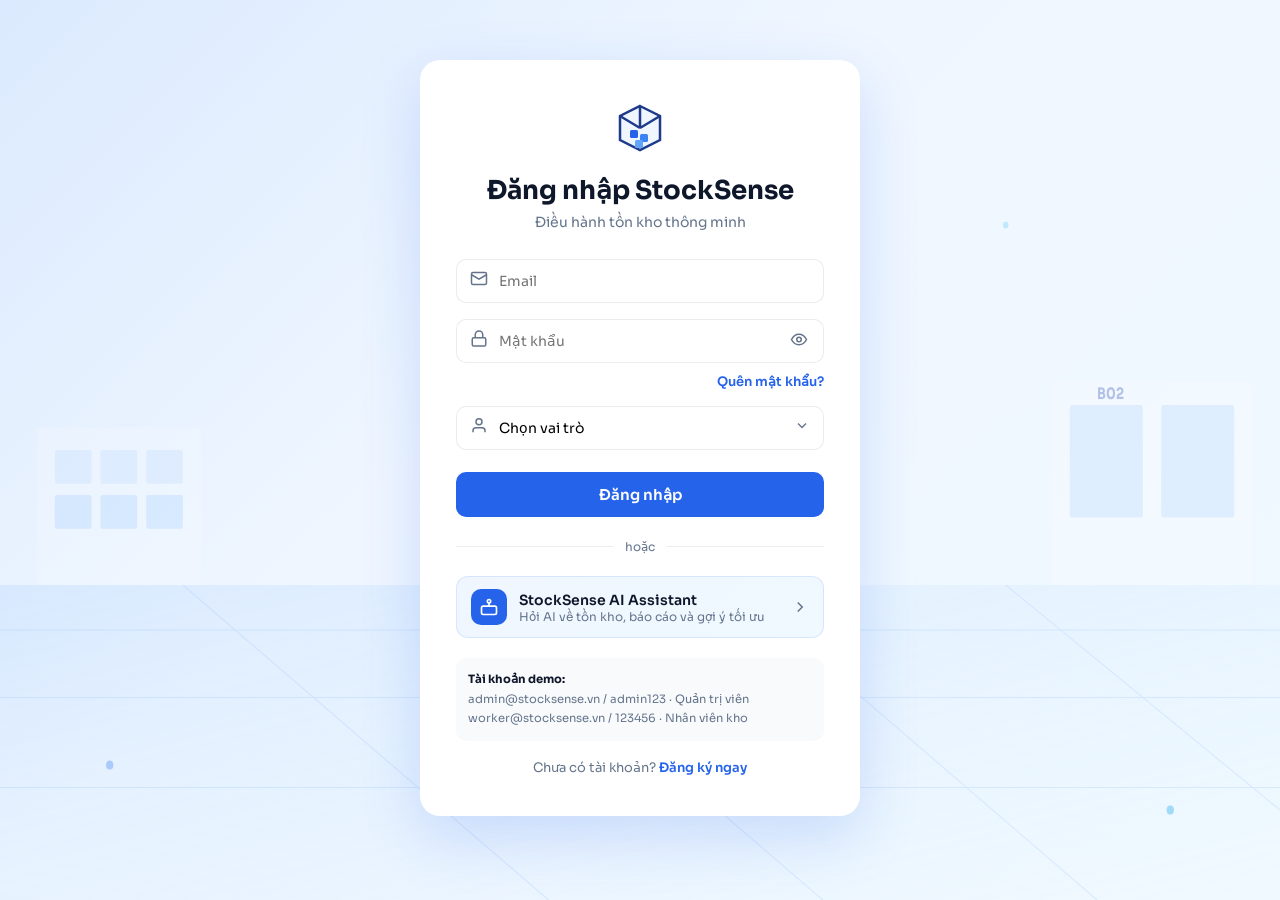
==== BTL/stocksense/index.html @ 4e226e9e "Add files via upload" ====
<!DOCTYPE html>
<html lang="vi">
<head>
<meta charset="UTF-8">
<meta name="viewport" content="width=device-width, initial-scale=1.0">
<title>Đăng nhập StockSense</title>
<link href="https://fonts.googleapis.com/css2?family=Sora:wght@400;500;600;700&display=swap" rel="stylesheet">
<link rel="stylesheet" href="css/style.css">
<style>
  body{margin:0;font-family:'Sora',sans-serif;color:var(--text);min-height:100vh;position:relative;overflow-x:hidden;background:linear-gradient(135deg,#dbeafe 0%,#eff6ff 40%,#f0f9ff 100%);}
  .bg-svg{position:fixed;inset:0;width:100%;height:100%;pointer-events:none;opacity:.5;z-index:0;}
  .login-wrap{position:relative;z-index:2;display:flex;justify-content:center;padding:60px 20px;}
  .login-card{width:100%;max-width:440px;background:#fff;border-radius:20px;box-shadow:0 20px 60px rgba(37,99,235,.18);padding:40px 36px;box-sizing:border-box;}
  .logo-wrap{display:flex;justify-content:center;margin-bottom:18px;}
  .login-card h1{font-size:26px;font-weight:700;text-align:center;margin:0 0 6px;}
  .login-sub{text-align:center;color:var(--muted);font-size:14px;margin:0 0 28px;}
  .field-wrap{position:relative;margin-bottom:4px;}
  .field-icon{position:absolute;left:14px;top:50%;transform:translateY(-50%);color:var(--muted);z-index:1;}
  .select-inp{appearance:none;-webkit-appearance:none;padding-right:40px;cursor:pointer;}
  .select-arrow{position:absolute;right:14px;top:50%;transform:translateY(-50%);color:var(--muted);pointer-events:none;}
  .toggle-pw{position:absolute;right:12px;top:50%;transform:translateY(-50%);background:none;border:none;cursor:pointer;color:var(--muted);padding:4px;z-index:2;}
  .global-err{display:none;margin-top:16px;padding:10px 14px;background:var(--danger-soft);border:1px solid rgba(220,38,38,.3);border-radius:10px;color:var(--danger);font-size:13px;font-weight:500;align-items:center;gap:8px;}
  .login-btn{width:100%;margin-top:22px;padding:13px;background:var(--accent);color:#fff;border:none;border-radius:10px;font-size:15px;font-weight:600;cursor:pointer;transition:background .2s;display:flex;align-items:center;justify-content:center;gap:8px;font-family:'Sora',sans-serif;}
  .login-btn:hover{background:#1d4ed8;}
  .login-btn:disabled{opacity:.7;cursor:not-allowed;}
  .divider{display:flex;align-items:center;gap:12px;margin:22px 0;color:var(--muted);font-size:12px;}
  .divider .line{flex:1;height:1px;background:var(--border);}
  .ai-btn{display:flex;align-items:center;gap:12px;padding:12px 14px;background:linear-gradient(135deg,#eff6ff,#f0f9ff);border:1px solid var(--accent-soft);border-radius:12px;cursor:pointer;transition:all .2s;}
  .ai-btn:hover{border-color:var(--accent);transform:translateY(-1px);}
  .ai-icon{width:36px;height:36px;border-radius:10px;background:var(--accent);display:flex;align-items:center;justify-content:center;flex-shrink:0;}
  .ai-title{font-size:14px;font-weight:600;}
  .ai-desc{font-size:12px;color:var(--muted);}
  .demo-box{margin-top:20px;padding:12px;background:#f8fafc;border-radius:10px;font-size:11.5px;color:var(--muted);line-height:1.7;}
  .demo-box strong{color:var(--text);}
</style>
</head>
<body>

<svg class="bg-svg" preserveAspectRatio="none" viewBox="0 0 1400 800">
  <defs>
    <linearGradient id="g1" x1="0" y1="0" x2="1" y2="1">
      <stop offset="0" stop-color="#93c5fd" stop-opacity=".4"/>
      <stop offset="1" stop-color="#bae6fd" stop-opacity="0"/>
    </linearGradient>
  </defs>
  <rect x="0" y="520" width="1400" height="280" fill="url(#g1)"/>
  <g stroke="#3b82f6" stroke-width="1" opacity=".25">
    <line x1="0" y1="560" x2="1400" y2="560"/>
    <line x1="0" y1="620" x2="1400" y2="620"/>
    <line x1="0" y1="700" x2="1400" y2="700"/>
    <line x1="200" y1="520" x2="600" y2="800"/>
    <line x1="500" y1="520" x2="900" y2="800"/>
    <line x1="800" y1="520" x2="1200" y2="800"/>
    <line x1="1100" y1="520" x2="1400" y2="720"/>
  </g>
  <circle cx="120" cy="680" r="4" fill="#3b82f6" opacity=".7"/>
  <circle cx="1280" cy="720" r="4" fill="#0ea5e9" opacity=".7"/>
  <circle cx="700" cy="100" r="3" fill="#60a5fa" opacity=".5"/>
  <circle cx="1100" cy="200" r="3" fill="#38bdf8" opacity=".5"/>
  <rect x="40" y="380" width="180" height="140" fill="#fff" opacity=".35" rx="4"/>
  <rect x="60" y="400" width="40" height="30" fill="#bfdbfe" opacity=".6" rx="2"/>
  <rect x="110" y="400" width="40" height="30" fill="#bfdbfe" opacity=".6" rx="2"/>
  <rect x="160" y="400" width="40" height="30" fill="#bfdbfe" opacity=".6" rx="2"/>
  <rect x="60" y="440" width="40" height="30" fill="#93c5fd" opacity=".5" rx="2"/>
  <rect x="110" y="440" width="40" height="30" fill="#93c5fd" opacity=".5" rx="2"/>
  <rect x="160" y="440" width="40" height="30" fill="#93c5fd" opacity=".5" rx="2"/>
  <rect x="1150" y="340" width="220" height="180" fill="#fff" opacity=".4" rx="6"/>
  <rect x="1170" y="360" width="80" height="100" fill="#93c5fd" opacity=".4" rx="3"/>
  <rect x="1270" y="360" width="80" height="100" fill="#93c5fd" opacity=".4" rx="3"/>
  <text x="1200" y="355" fill="#1e40af" font-size="14" font-weight="700" opacity=".6">B02</text>
</svg>

<div class="login-wrap">
  <div class="login-card reveal">
    <div class="logo-wrap">
      <svg width="56" height="56" viewBox="0 0 56 56" fill="none">
        <path d="M28 6L48 16V40L28 50L8 40V16L28 6Z" stroke="#1e3a8a" stroke-width="2.5" fill="#eff6ff"/>
        <path d="M28 6V28M28 28L48 16M28 28L8 16" stroke="#1e3a8a" stroke-width="2.5"/>
        <rect x="18" y="30" width="8" height="8" rx="1.5" fill="#2563eb"/>
        <rect x="28" y="34" width="8" height="8" rx="1.5" fill="#3b82f6"/>
        <rect x="23" y="40" width="8" height="8" rx="1.5" fill="#60a5fa"/>
      </svg>
    </div>
    <h1>Đăng nhập StockSense</h1>
    <p class="login-sub">Điều hành tồn kho thông minh</p>

    <form id="loginForm" novalidate>
      <div class="field-wrap">
        <span class="field-icon"><svg width="18" height="18" viewBox="0 0 24 24" fill="none" stroke="currentColor" stroke-width="2"><rect x="2" y="4" width="20" height="16" rx="2"/><path d="m22 7-10 6L2 7"/></svg></span>
        <input type="text" id="email" class="inp" placeholder="Email" autocomplete="off">
      </div>
      <div id="emailErr" class="err-msg"><svg width="13" height="13" viewBox="0 0 24 24" fill="none" stroke="currentColor" stroke-width="2.5"><circle cx="12" cy="12" r="10"/><line x1="12" y1="8" x2="12" y2="12"/><line x1="12" y1="16" x2="12.01" y2="16"/></svg><span></span></div>

      <div class="field-wrap" style="margin-top:16px;">
        <span class="field-icon"><svg width="18" height="18" viewBox="0 0 24 24" fill="none" stroke="currentColor" stroke-width="2"><rect x="3" y="11" width="18" height="11" rx="2"/><path d="M7 11V7a5 5 0 0 1 10 0v4"/></svg></span>
        <input type="password" id="password" class="inp" placeholder="Mật khẩu">
        <button type="button" id="togglePw" class="toggle-pw">
          <svg width="18" height="18" viewBox="0 0 24 24" fill="none" stroke="currentColor" stroke-width="2"><path d="M2 12s3.5-7 10-7 10 7 10 7-3.5 7-10 7-10-7-10-7Z"/><circle cx="12" cy="12" r="3"/></svg>
        </button>
      </div>
      <div id="pwErr" class="err-msg"><svg width="13" height="13" viewBox="0 0 24 24" fill="none" stroke="currentColor" stroke-width="2.5"><circle cx="12" cy="12" r="10"/><line x1="12" y1="8" x2="12" y2="12"/><line x1="12" y1="16" x2="12.01" y2="16"/></svg><span></span></div>

      <div style="display:flex;justify-content:flex-end;margin:10px 0 0;">
        <a class="link" href="forgot-password.html">Quên mật khẩu?</a>
      </div>
      <div class="field-wrap" style="margin-top:16px;">
        <span class="field-icon"><svg width="18" height="18" viewBox="0 0 24 24" fill="none" stroke="currentColor" stroke-width="2"><path d="M20 21v-2a4 4 0 0 0-4-4H8a4 4 0 0 0-4 4v2"/><circle cx="12" cy="7" r="4"/></svg></span>
        <select id="role" class="inp select-inp">
          <option value="">Chọn vai trò</option>
          <option value="admin">Quản trị viên</option>
          <option value="supervisor">Giám sát kho</option>
          <option value="worker">Nhân viên kho</option>
          <option value="planner">Điều phối nhập hàng</option>
        </select>
        <span class="select-arrow"><svg width="16" height="16" viewBox="0 0 24 24" fill="none" stroke="currentColor" stroke-width="2"><polyline points="6 9 12 15 18 9"/></svg></span>
      </div>
      <div id="roleErr" class="err-msg"><svg width="13" height="13" viewBox="0 0 24 24" fill="none" stroke="currentColor" stroke-width="2.5"><circle cx="12" cy="12" r="10"/><line x1="12" y1="8" x2="12" y2="12"/><line x1="12" y1="16" x2="12.01" y2="16"/></svg><span>Vui lòng chọn vai trò</span></div>

      <div id="globalErr" class="global-err">
        <svg width="16" height="16" viewBox="0 0 24 24" fill="none" stroke="currentColor" stroke-width="2.5"><circle cx="12" cy="12" r="10"/><line x1="12" y1="8" x2="12" y2="12"/><line x1="12" y1="16" x2="12.01" y2="16"/></svg>
        <span id="globalErrText"></span>
      </div>

      <button type="submit" id="loginBtn" class="login-btn">
        <span id="loginBtnText">Đăng nhập</span>
      </button>
    </form>

    <div class="divider"><span class="line"></span>hoặc<span class="line"></span></div>

    <div id="aiAssistantBtn" class="ai-btn">
      <div class="ai-icon">
        <svg width="20" height="20" viewBox="0 0 24 24" fill="none" stroke="#fff" stroke-width="2"><rect x="3" y="11" width="18" height="10" rx="2"/><circle cx="12" cy="5" r="2"/><path d="M12 7v4M8 16h.01M16 16h.01"/></svg>
      </div>
      <div style="flex:1;">
        <div class="ai-title">StockSense AI Assistant</div>
        <div class="ai-desc">Hỏi AI về tồn kho, báo cáo và gợi ý tối ưu</div>
      </div>
      <svg width="18" height="18" viewBox="0 0 24 24" fill="none" stroke="var(--muted)" stroke-width="2"><polyline points="9 18 15 12 9 6"/></svg>
    </div>

    <div class="demo-box">
      <strong>Tài khoản demo:</strong><br>
      admin@stocksense.vn / admin123 · Quản trị viên<br>
      worker@stocksense.vn / 123456 · Nhân viên kho
    </div>
    <div class="auth-foot">Chưa có tài khoản? <a class="link" href="register.html">Đăng ký ngay</a></div>
  </div>
</div>

<script src="js/script.js"></script>
</body>
</html>
---- BTL/stocksense/css/style.css ----
:root{
  --bg:#eef4ff;
  --card:#ffffff;
  --text:#0f172a;
  --muted:#64748b;
  --accent:#2563eb;
  --accent-soft:rgba(37,99,235,.12);
  --accent2:#0ea5e9;
  --accent2-soft:rgba(14,165,233,.12);
  --border:rgba(15,23,42,.08);
  --danger:#dc2626;
  --danger-soft:rgba(220,38,38,.1);
  --success:#059669;
}
.reveal{opacity:0;transform:translateY(16px);animation:fu .5s ease forwards}
@keyframes fu{to{opacity:1;transform:translateY(0)}}
.inp{width:100%;padding:12px 14px 12px 42px;border:1.5px solid var(--border);border-radius:10px;font-size:14px;outline:none;transition:border-color .2s,box-shadow .2s;background:#fff;box-sizing:border-box;font-family:'Sora',sans-serif;}
.inp:focus{border-color:var(--accent);box-shadow:0 0 0 3px var(--accent-soft)}
.inp.err{border-color:var(--danger);box-shadow:0 0 0 3px var(--danger-soft)}
.err-msg{color:var(--danger);font-size:12px;margin-top:5px;display:none;align-items:center;gap:4px}
.err-msg.show{display:flex}
.nav-item{display:flex;align-items:center;gap:10px;padding:10px 14px;border-radius:10px;color:var(--muted);font-size:14px;font-weight:500;cursor:pointer;transition:all .15s}
.nav-item:hover{background:var(--accent-soft);color:var(--accent)}
.nav-item.active{background:var(--accent);color:#fff}
.tbl-row{transition:background .15s}
.tbl-row:hover{background:rgba(37,99,235,.04)}
.badge{display:inline-block;padding:3px 10px;border-radius:20px;font-size:11px;font-weight:600}
.modal-bg{position:fixed;inset:0;background:rgba(15,23,42,.4);display:flex;align-items:center;justify-content:center;z-index:50;padding:20px}
.spin{width:18px;height:18px;border:2.5px solid var(--accent-soft);border-top-color:var(--accent);border-radius:50%;animation:sp .8s linear infinite;display:inline-block}
@keyframes sp{to{transform:rotate(360deg)}}
.ai-typing::after{content:"";display:inline-block;width:6px;height:14px;background:var(--accent);margin-left:2px;animation:bl 1s steps(2) infinite}
@keyframes bl{50%{opacity:0}}
.filter-btn.active{background:var(--accent)!important;color:#fff!important}
/* ===== Components mở rộng cho các trang mới ===== */
.link{color:var(--accent);font-weight:600;text-decoration:none;cursor:pointer;font-size:13px;}
.link:hover{text-decoration:underline;}
.auth-foot{text-align:center;margin-top:18px;font-size:13px;color:var(--muted);}
.icon-btn{width:38px;height:38px;border-radius:10px;border:1px solid var(--border);background:#fff;display:flex;align-items:center;justify-content:center;cursor:pointer;color:var(--muted);position:relative;transition:all .15s;}
.icon-btn:hover{color:var(--accent);border-color:var(--accent);background:var(--accent-soft);}
.badge-dot{position:absolute;top:-4px;right:-4px;min-width:16px;height:16px;padding:0 4px;border-radius:10px;background:var(--danger);color:#fff;font-size:10px;font-weight:700;display:flex;align-items:center;justify-content:center;border:2px solid #fff;box-sizing:border-box;}
.card{background:#fff;border:1px solid var(--border);border-radius:14px;padding:22px;box-shadow:0 1px 3px rgba(0,0,0,.04);box-sizing:border-box;}
.card-title{font-size:16px;font-weight:700;margin:0 0 4px;display:flex;align-items:center;gap:10px;}
.card-sub{font-size:12.5px;color:var(--muted);margin:0 0 18px;}
.card-title .ico{width:32px;height:32px;border-radius:8px;background:var(--accent-soft);color:var(--accent);display:flex;align-items:center;justify-content:center;flex-shrink:0;}
.btn{padding:11px 20px;border-radius:10px;font-size:14px;font-weight:600;cursor:pointer;border:none;font-family:'Sora',sans-serif;display:inline-flex;align-items:center;justify-content:center;gap:8px;transition:all .15s;text-decoration:none;}
.btn-primary{background:var(--accent);color:#fff;}
.btn-primary:hover{background:#1d4ed8;}
.btn-primary:disabled{opacity:.7;cursor:not-allowed;}
.btn-ghost{background:#fff;color:var(--muted);border:1px solid var(--border);}
.btn-ghost:hover{color:var(--text);border-color:var(--accent);}
.btn-danger{background:var(--danger);color:#fff;}
.btn-danger:hover{background:#b91c1c;}
.field-label{display:block;font-size:13px;font-weight:600;margin:0 0 7px;color:var(--text);}
.field-row{margin-bottom:16px;}
.field-wrap{position:relative;}
.field-icon{position:absolute;left:14px;top:50%;transform:translateY(-50%);color:var(--muted);z-index:1;}
.toggle-pw{position:absolute;right:12px;top:50%;transform:translateY(-50%);background:none;border:none;cursor:pointer;color:var(--muted);padding:4px;z-index:2;}
.switch{position:relative;display:inline-block;width:42px;height:24px;flex-shrink:0;}
.switch input{opacity:0;width:0;height:0;}
.switch .slider{position:absolute;inset:0;background:#cbd5e1;border-radius:24px;transition:.2s;cursor:pointer;}
.switch .slider:before{content:"";position:absolute;height:18px;width:18px;left:3px;top:3px;background:#fff;border-radius:50%;transition:.2s;box-shadow:0 1px 3px rgba(0,0,0,.2);}
.switch input:checked + .slider{background:var(--accent);}
.switch input:checked + .slider:before{transform:translateX(18px);}
.setting-row{display:flex;align-items:center;justify-content:space-between;gap:16px;padding:14px 0;border-bottom:1px solid var(--border);}
.setting-row:last-child{border-bottom:none;}
.setting-row .t{font-size:14px;font-weight:600;}
.setting-row .d{font-size:12px;color:var(--muted);margin-top:2px;}
.tabs{display:flex;gap:6px;flex-wrap:wrap;margin-bottom:18px;}
.tab{padding:8px 16px;border-radius:20px;font-size:13px;font-weight:600;color:var(--muted);background:#fff;border:1px solid var(--border);cursor:pointer;transition:all .15s;}
.tab:hover{color:var(--accent);}
.tab.active{background:var(--accent);color:#fff;border-color:var(--accent);}
.notif-item{display:flex;gap:14px;padding:16px 18px;border-bottom:1px solid var(--border);cursor:pointer;transition:background .15s;position:relative;}
.notif-item:last-child{border-bottom:none;}
.notif-item:hover{background:rgba(37,99,235,.03);}
.notif-item.unread{background:var(--accent-soft);}
.notif-item.unread:hover{background:rgba(37,99,235,.1);}
.notif-icon{width:38px;height:38px;border-radius:10px;display:flex;align-items:center;justify-content:center;flex-shrink:0;}
.notif-body{flex:1;min-width:0;}
.notif-title{font-size:13.5px;font-weight:600;margin:0 0 3px;}
.notif-desc{font-size:12.5px;color:var(--muted);margin:0;line-height:1.5;}
.notif-time{font-size:11px;color:var(--muted);margin-top:6px;display:flex;align-items:center;gap:6px;}
.notif-dot{width:8px;height:8px;border-radius:50%;background:var(--accent);flex-shrink:0;margin-top:6px;}
.avatar-lg{width:88px;height:88px;border-radius:50%;background:linear-gradient(135deg,#2563eb,#0ea5e9);color:#fff;display:flex;align-items:center;justify-content:center;font-weight:700;font-size:34px;box-shadow:0 8px 24px rgba(37,99,235,.3);}
.kv{display:flex;justify-content:space-between;padding:10px 0;border-bottom:1px dashed var(--border);font-size:13px;}
.kv:last-child{border-bottom:none;}
.kv .k{color:var(--muted);}
.kv .v{font-weight:600;}
.steps{display:flex;align-items:center;gap:8px;margin-bottom:24px;}
.step{flex:1;height:5px;border-radius:4px;background:var(--border);}
.step.active{background:var(--accent);}
.err-code{font-size:110px;font-weight:800;line-height:1;margin:0;background:linear-gradient(135deg,#2563eb,#0ea5e9);-webkit-background-clip:text;background-clip:text;color:transparent;letter-spacing:-4px;}
.toast{position:fixed;bottom:24px;right:24px;background:#0f172a;color:#fff;padding:12px 18px;border-radius:10px;font-size:13px;font-weight:500;box-shadow:0 10px 30px rgba(0,0,0,.2);display:flex;align-items:center;gap:10px;z-index:100;opacity:0;transform:translateY(10px);transition:all .25s;pointer-events:none;}
.toast.show{opacity:1;transform:translateY(0);}
.pw-bar{height:5px;border-radius:4px;background:var(--border);margin-top:8px;overflow:hidden;}
.pw-bar span{display:block;height:100%;width:0;border-radius:4px;transition:all .2s;}
.select-inp{appearance:none;-webkit-appearance:none;padding-right:40px;cursor:pointer;}
.select-arrow{position:absolute;right:14px;top:50%;transform:translateY(-50%);color:var(--muted);pointer-events:none;}
.global-msg{display:none;margin-top:16px;padding:10px 14px;border-radius:10px;font-size:13px;font-weight:500;align-items:center;gap:8px;}
.global-msg.err{display:flex;background:var(--danger-soft);border:1px solid rgba(220,38,38,.3);color:var(--danger);}
.global-msg.ok{display:flex;background:rgba(5,150,105,.1);border:1px solid rgba(5,150,105,.3);color:var(--success);}
.sub-nav-sec{margin-top:18px;padding-top:14px;border-top:1px solid var(--border);font-size:10px;font-weight:700;color:var(--muted);letter-spacing:1px;text-transform:uppercase;padding-left:14px;margin-bottom:6px;}
/* ===== Layout shell cho trang con (profile/settings/notifications) ===== */
body.app{margin:0;font-family:'Sora',sans-serif;color:var(--text);background:#f1f5f9;min-height:100vh;}
.sub-layout{display:flex;min-height:100vh;flex-wrap:wrap;}
.sub-sidebar{width:240px;min-width:240px;background:#fff;border-right:1px solid var(--border);padding:20px 14px;box-sizing:border-box;}
.sub-sidebar-logo{display:flex;align-items:center;gap:10px;padding:0 8px 20px;border-bottom:1px solid var(--border);margin-bottom:16px;}
.sub-sidebar-logo .name{font-weight:700;font-size:15px;line-height:1.2;}
.sub-sidebar-logo .sub{font-size:10px;color:var(--muted);}
.sub-nav{display:flex;flex-direction:column;gap:4px;}
.sub-nav a.nav-item{text-decoration:none;}
.sub-ai-box{margin-top:24px;padding:14px;background:var(--accent-soft);border-radius:12px;}
.sub-ai-box .t{font-size:12px;font-weight:600;margin-bottom:4px;}
.sub-ai-box .d{font-size:11px;color:var(--muted);margin-bottom:10px;}
.sub-ai-box a{display:block;text-align:center;padding:8px;background:var(--accent);color:#fff;border:none;border-radius:8px;font-size:12px;font-weight:600;cursor:pointer;font-family:'Sora',sans-serif;text-decoration:none;}
.sub-main{flex:1;min-width:300px;padding:24px 28px;box-sizing:border-box;}
.sub-topbar{display:flex;align-items:center;justify-content:space-between;flex-wrap:wrap;gap:12px;margin-bottom:24px;padding-bottom:16px;border-bottom:1px solid var(--border);}
.sub-topbar h2{font-size:22px;font-weight:700;margin:0;}
.sub-topbar p{font-size:13px;color:var(--muted);margin:4px 0 0;}
.sub-topbar-right{display:flex;align-items:center;gap:12px;}
.sub-user-info{text-align:right;}
.sub-user-info .n{font-size:14px;font-weight:600;}
.sub-user-info .r{font-size:11px;color:var(--muted);}
.sub-avatar{width:40px;height:40px;border-radius:50%;background:var(--accent);color:#fff;display:flex;align-items:center;justify-content:center;font-weight:700;font-size:15px;text-decoration:none;flex-shrink:0;}
.sub-content{max-width:980px;}
.grid-2{display:grid;grid-template-columns:1fr 1fr;gap:18px;}
.stack{display:flex;flex-direction:column;gap:18px;}
@media(max-width:760px){.grid-2{grid-template-columns:1fr;}.sub-sidebar{width:100%;min-width:0;}}
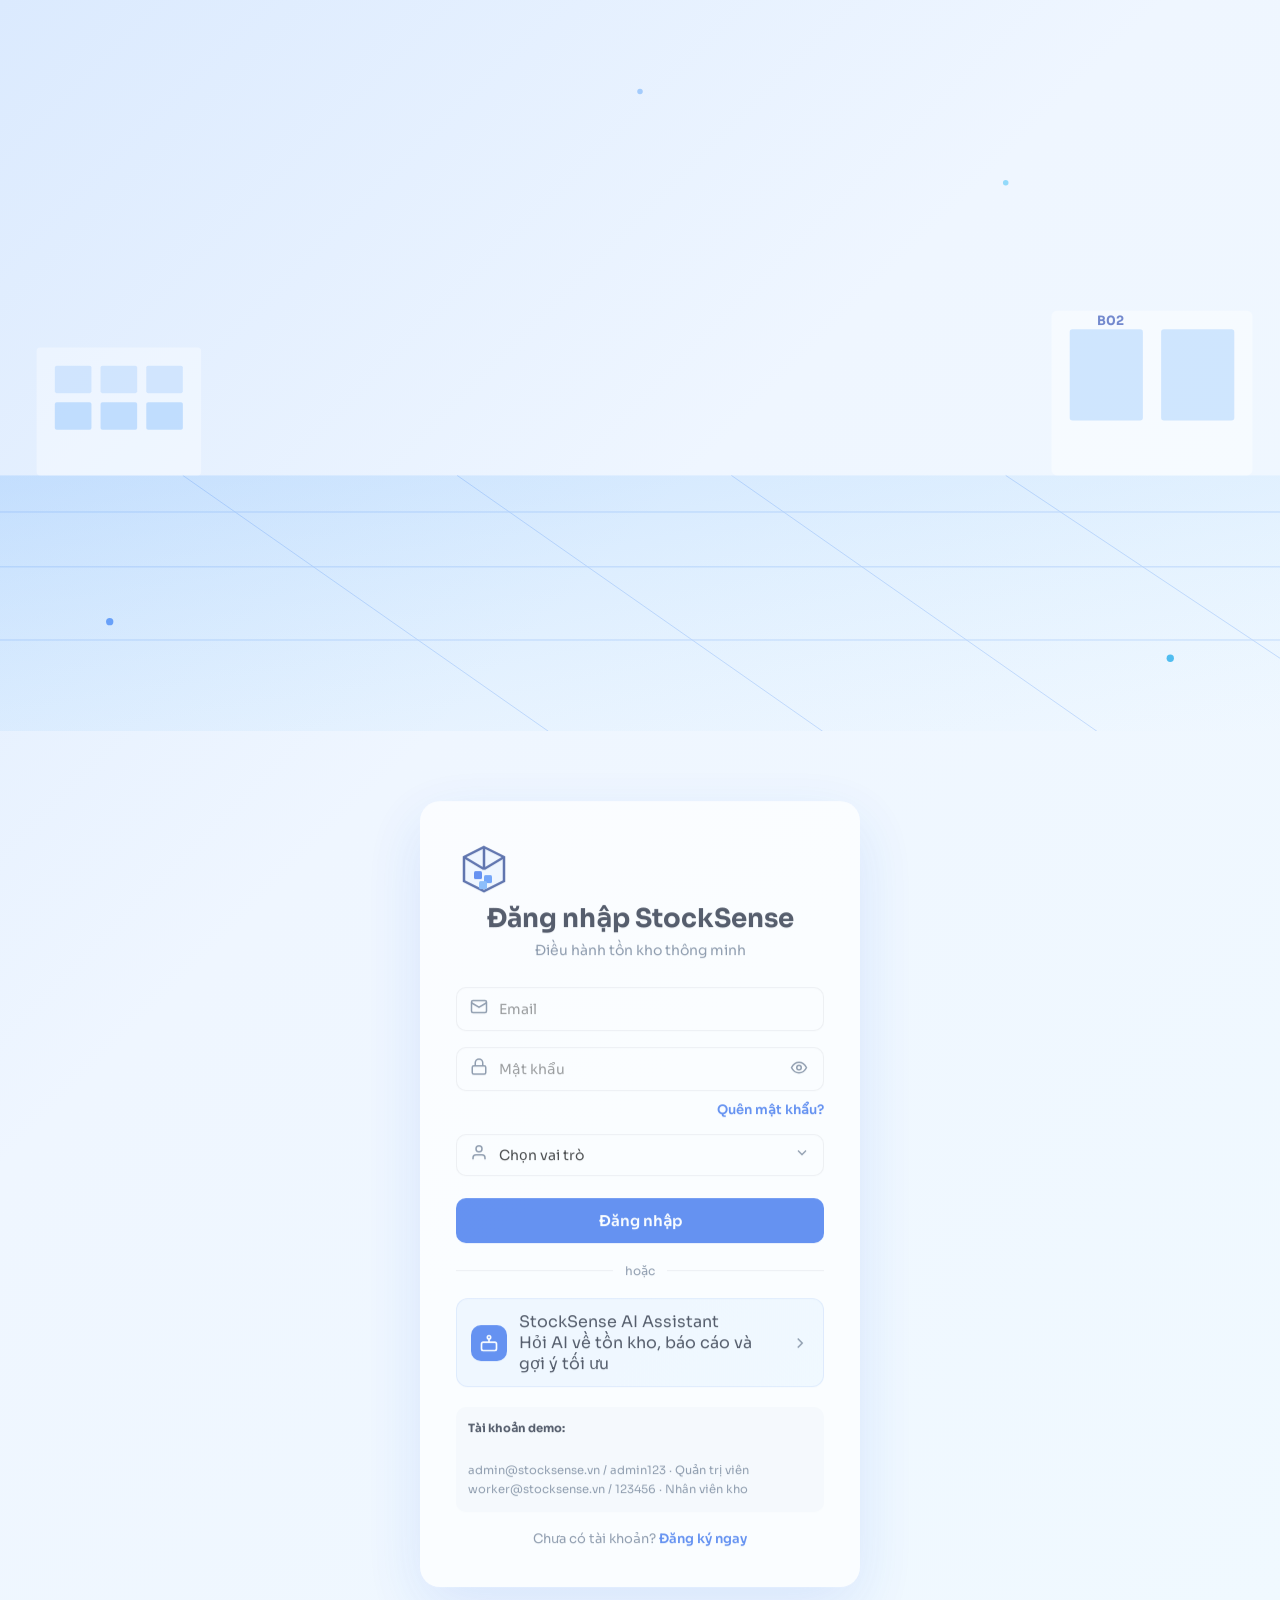
==== commit cc479b4f: "Add files via upload" ====
--- a/BTL/stocksense/index.html
+++ b/BTL/stocksense/index.html
@@ -2,152 +2,10 @@
 <html lang="vi">
 <head>
 <meta charset="UTF-8">
-<meta name="viewport" content="width=device-width, initial-scale=1.0">
-<title>Đăng nhập StockSense</title>
-<link href="https://fonts.googleapis.com/css2?family=Sora:wght@400;500;600;700&display=swap" rel="stylesheet">
-<link rel="stylesheet" href="css/style.css">
-<style>
-  body{margin:0;font-family:'Sora',sans-serif;color:var(--text);min-height:100vh;position:relative;overflow-x:hidden;background:linear-gradient(135deg,#dbeafe 0%,#eff6ff 40%,#f0f9ff 100%);}
-  .bg-svg{position:fixed;inset:0;width:100%;height:100%;pointer-events:none;opacity:.5;z-index:0;}
-  .login-wrap{position:relative;z-index:2;display:flex;justify-content:center;padding:60px 20px;}
-  .login-card{width:100%;max-width:440px;background:#fff;border-radius:20px;box-shadow:0 20px 60px rgba(37,99,235,.18);padding:40px 36px;box-sizing:border-box;}
-  .logo-wrap{display:flex;justify-content:center;margin-bottom:18px;}
-  .login-card h1{font-size:26px;font-weight:700;text-align:center;margin:0 0 6px;}
-  .login-sub{text-align:center;color:var(--muted);font-size:14px;margin:0 0 28px;}
-  .field-wrap{position:relative;margin-bottom:4px;}
-  .field-icon{position:absolute;left:14px;top:50%;transform:translateY(-50%);color:var(--muted);z-index:1;}
-  .select-inp{appearance:none;-webkit-appearance:none;padding-right:40px;cursor:pointer;}
-  .select-arrow{position:absolute;right:14px;top:50%;transform:translateY(-50%);color:var(--muted);pointer-events:none;}
-  .toggle-pw{position:absolute;right:12px;top:50%;transform:translateY(-50%);background:none;border:none;cursor:pointer;color:var(--muted);padding:4px;z-index:2;}
-  .global-err{display:none;margin-top:16px;padding:10px 14px;background:var(--danger-soft);border:1px solid rgba(220,38,38,.3);border-radius:10px;color:var(--danger);font-size:13px;font-weight:500;align-items:center;gap:8px;}
-  .login-btn{width:100%;margin-top:22px;padding:13px;background:var(--accent);color:#fff;border:none;border-radius:10px;font-size:15px;font-weight:600;cursor:pointer;transition:background .2s;display:flex;align-items:center;justify-content:center;gap:8px;font-family:'Sora',sans-serif;}
-  .login-btn:hover{background:#1d4ed8;}
-  .login-btn:disabled{opacity:.7;cursor:not-allowed;}
-  .divider{display:flex;align-items:center;gap:12px;margin:22px 0;color:var(--muted);font-size:12px;}
-  .divider .line{flex:1;height:1px;background:var(--border);}
-  .ai-btn{display:flex;align-items:center;gap:12px;padding:12px 14px;background:linear-gradient(135deg,#eff6ff,#f0f9ff);border:1px solid var(--accent-soft);border-radius:12px;cursor:pointer;transition:all .2s;}
-  .ai-btn:hover{border-color:var(--accent);transform:translateY(-1px);}
-  .ai-icon{width:36px;height:36px;border-radius:10px;background:var(--accent);display:flex;align-items:center;justify-content:center;flex-shrink:0;}
-  .ai-title{font-size:14px;font-weight:600;}
-  .ai-desc{font-size:12px;color:var(--muted);}
-  .demo-box{margin-top:20px;padding:12px;background:#f8fafc;border-radius:10px;font-size:11.5px;color:var(--muted);line-height:1.7;}
-  .demo-box strong{color:var(--text);}
-</style>
+<meta http-equiv="refresh" content="0; url=login.html">
+<title>StockSense</title>
 </head>
 <body>
-
-<svg class="bg-svg" preserveAspectRatio="none" viewBox="0 0 1400 800">
-  <defs>
-    <linearGradient id="g1" x1="0" y1="0" x2="1" y2="1">
-      <stop offset="0" stop-color="#93c5fd" stop-opacity=".4"/>
-      <stop offset="1" stop-color="#bae6fd" stop-opacity="0"/>
-    </linearGradient>
-  </defs>
-  <rect x="0" y="520" width="1400" height="280" fill="url(#g1)"/>
-  <g stroke="#3b82f6" stroke-width="1" opacity=".25">
-    <line x1="0" y1="560" x2="1400" y2="560"/>
-    <line x1="0" y1="620" x2="1400" y2="620"/>
-    <line x1="0" y1="700" x2="1400" y2="700"/>
-    <line x1="200" y1="520" x2="600" y2="800"/>
-    <line x1="500" y1="520" x2="900" y2="800"/>
-    <line x1="800" y1="520" x2="1200" y2="800"/>
-    <line x1="1100" y1="520" x2="1400" y2="720"/>
-  </g>
-  <circle cx="120" cy="680" r="4" fill="#3b82f6" opacity=".7"/>
-  <circle cx="1280" cy="720" r="4" fill="#0ea5e9" opacity=".7"/>
-  <circle cx="700" cy="100" r="3" fill="#60a5fa" opacity=".5"/>
-  <circle cx="1100" cy="200" r="3" fill="#38bdf8" opacity=".5"/>
-  <rect x="40" y="380" width="180" height="140" fill="#fff" opacity=".35" rx="4"/>
-  <rect x="60" y="400" width="40" height="30" fill="#bfdbfe" opacity=".6" rx="2"/>
-  <rect x="110" y="400" width="40" height="30" fill="#bfdbfe" opacity=".6" rx="2"/>
-  <rect x="160" y="400" width="40" height="30" fill="#bfdbfe" opacity=".6" rx="2"/>
-  <rect x="60" y="440" width="40" height="30" fill="#93c5fd" opacity=".5" rx="2"/>
-  <rect x="110" y="440" width="40" height="30" fill="#93c5fd" opacity=".5" rx="2"/>
-  <rect x="160" y="440" width="40" height="30" fill="#93c5fd" opacity=".5" rx="2"/>
-  <rect x="1150" y="340" width="220" height="180" fill="#fff" opacity=".4" rx="6"/>
-  <rect x="1170" y="360" width="80" height="100" fill="#93c5fd" opacity=".4" rx="3"/>
-  <rect x="1270" y="360" width="80" height="100" fill="#93c5fd" opacity=".4" rx="3"/>
-  <text x="1200" y="355" fill="#1e40af" font-size="14" font-weight="700" opacity=".6">B02</text>
-</svg>
-
-<div class="login-wrap">
-  <div class="login-card reveal">
-    <div class="logo-wrap">
-      <svg width="56" height="56" viewBox="0 0 56 56" fill="none">
-        <path d="M28 6L48 16V40L28 50L8 40V16L28 6Z" stroke="#1e3a8a" stroke-width="2.5" fill="#eff6ff"/>
-        <path d="M28 6V28M28 28L48 16M28 28L8 16" stroke="#1e3a8a" stroke-width="2.5"/>
-        <rect x="18" y="30" width="8" height="8" rx="1.5" fill="#2563eb"/>
-        <rect x="28" y="34" width="8" height="8" rx="1.5" fill="#3b82f6"/>
-        <rect x="23" y="40" width="8" height="8" rx="1.5" fill="#60a5fa"/>
-      </svg>
-    </div>
-    <h1>Đăng nhập StockSense</h1>
-    <p class="login-sub">Điều hành tồn kho thông minh</p>
-
-    <form id="loginForm" novalidate>
-      <div class="field-wrap">
-        <span class="field-icon"><svg width="18" height="18" viewBox="0 0 24 24" fill="none" stroke="currentColor" stroke-width="2"><rect x="2" y="4" width="20" height="16" rx="2"/><path d="m22 7-10 6L2 7"/></svg></span>
-        <input type="text" id="email" class="inp" placeholder="Email" autocomplete="off">
-      </div>
-      <div id="emailErr" class="err-msg"><svg width="13" height="13" viewBox="0 0 24 24" fill="none" stroke="currentColor" stroke-width="2.5"><circle cx="12" cy="12" r="10"/><line x1="12" y1="8" x2="12" y2="12"/><line x1="12" y1="16" x2="12.01" y2="16"/></svg><span></span></div>
-
-      <div class="field-wrap" style="margin-top:16px;">
-        <span class="field-icon"><svg width="18" height="18" viewBox="0 0 24 24" fill="none" stroke="currentColor" stroke-width="2"><rect x="3" y="11" width="18" height="11" rx="2"/><path d="M7 11V7a5 5 0 0 1 10 0v4"/></svg></span>
-        <input type="password" id="password" class="inp" placeholder="Mật khẩu">
-        <button type="button" id="togglePw" class="toggle-pw">
-          <svg width="18" height="18" viewBox="0 0 24 24" fill="none" stroke="currentColor" stroke-width="2"><path d="M2 12s3.5-7 10-7 10 7 10 7-3.5 7-10 7-10-7-10-7Z"/><circle cx="12" cy="12" r="3"/></svg>
-        </button>
-      </div>
-      <div id="pwErr" class="err-msg"><svg width="13" height="13" viewBox="0 0 24 24" fill="none" stroke="currentColor" stroke-width="2.5"><circle cx="12" cy="12" r="10"/><line x1="12" y1="8" x2="12" y2="12"/><line x1="12" y1="16" x2="12.01" y2="16"/></svg><span></span></div>
-
-      <div style="display:flex;justify-content:flex-end;margin:10px 0 0;">
-        <a class="link" href="forgot-password.html">Quên mật khẩu?</a>
-      </div>
-      <div class="field-wrap" style="margin-top:16px;">
-        <span class="field-icon"><svg width="18" height="18" viewBox="0 0 24 24" fill="none" stroke="currentColor" stroke-width="2"><path d="M20 21v-2a4 4 0 0 0-4-4H8a4 4 0 0 0-4 4v2"/><circle cx="12" cy="7" r="4"/></svg></span>
-        <select id="role" class="inp select-inp">
-          <option value="">Chọn vai trò</option>
-          <option value="admin">Quản trị viên</option>
-          <option value="supervisor">Giám sát kho</option>
-          <option value="worker">Nhân viên kho</option>
-          <option value="planner">Điều phối nhập hàng</option>
-        </select>
-        <span class="select-arrow"><svg width="16" height="16" viewBox="0 0 24 24" fill="none" stroke="currentColor" stroke-width="2"><polyline points="6 9 12 15 18 9"/></svg></span>
-      </div>
-      <div id="roleErr" class="err-msg"><svg width="13" height="13" viewBox="0 0 24 24" fill="none" stroke="currentColor" stroke-width="2.5"><circle cx="12" cy="12" r="10"/><line x1="12" y1="8" x2="12" y2="12"/><line x1="12" y1="16" x2="12.01" y2="16"/></svg><span>Vui lòng chọn vai trò</span></div>
-
-      <div id="globalErr" class="global-err">
-        <svg width="16" height="16" viewBox="0 0 24 24" fill="none" stroke="currentColor" stroke-width="2.5"><circle cx="12" cy="12" r="10"/><line x1="12" y1="8" x2="12" y2="12"/><line x1="12" y1="16" x2="12.01" y2="16"/></svg>
-        <span id="globalErrText"></span>
-      </div>
-
-      <button type="submit" id="loginBtn" class="login-btn">
-        <span id="loginBtnText">Đăng nhập</span>
-      </button>
-    </form>
-
-    <div class="divider"><span class="line"></span>hoặc<span class="line"></span></div>
-
-    <div id="aiAssistantBtn" class="ai-btn">
-      <div class="ai-icon">
-        <svg width="20" height="20" viewBox="0 0 24 24" fill="none" stroke="#fff" stroke-width="2"><rect x="3" y="11" width="18" height="10" rx="2"/><circle cx="12" cy="5" r="2"/><path d="M12 7v4M8 16h.01M16 16h.01"/></svg>
-      </div>
-      <div style="flex:1;">
-        <div class="ai-title">StockSense AI Assistant</div>
-        <div class="ai-desc">Hỏi AI về tồn kho, báo cáo và gợi ý tối ưu</div>
-      </div>
-      <svg width="18" height="18" viewBox="0 0 24 24" fill="none" stroke="var(--muted)" stroke-width="2"><polyline points="9 18 15 12 9 6"/></svg>
-    </div>
-
-    <div class="demo-box">
-      <strong>Tài khoản demo:</strong><br>
-      admin@stocksense.vn / admin123 · Quản trị viên<br>
-      worker@stocksense.vn / 123456 · Nhân viên kho
-    </div>
-    <div class="auth-foot">Chưa có tài khoản? <a class="link" href="register.html">Đăng ký ngay</a></div>
-  </div>
-</div>
-
-<script src="js/script.js"></script>
+<p>Đang chuyển đến trang đăng nhập... <a href="login.html">Bấm vào đây nếu không tự chuyển</a>.</p>
 </body>
 </html>
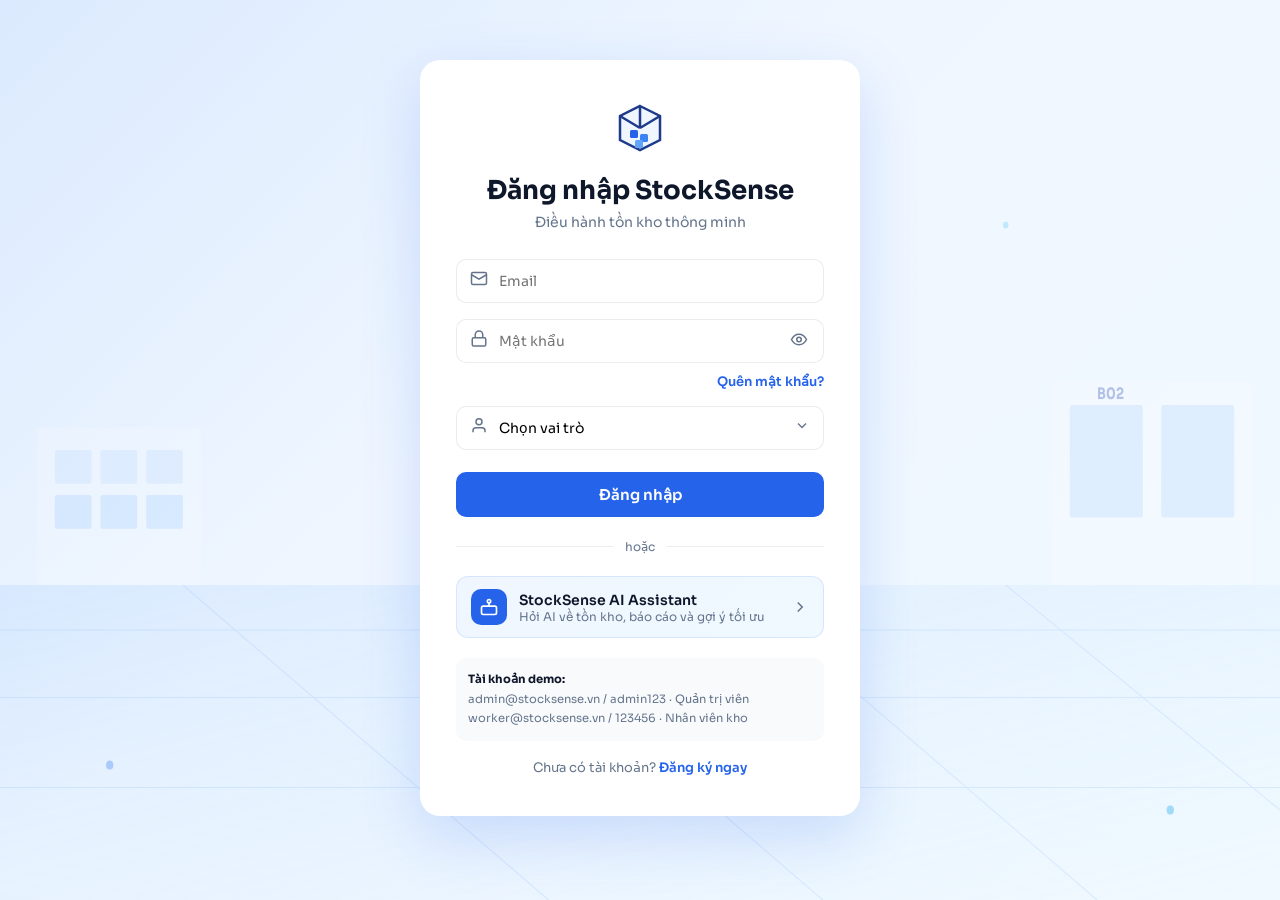
==== commit cdc98f97: "Add files via upload" ====
--- a/BTL/stocksense/index.html
+++ b/BTL/stocksense/index.html
@@ -2,10 +2,152 @@
 <html lang="vi">
 <head>
 <meta charset="UTF-8">
-<meta http-equiv="refresh" content="0; url=login.html">
-<title>StockSense</title>
+<meta name="viewport" content="width=device-width, initial-scale=1.0">
+<title>Đăng nhập StockSense</title>
+<link href="https://fonts.googleapis.com/css2?family=Sora:wght@400;500;600;700&display=swap" rel="stylesheet">
+<link rel="stylesheet" href="css/style.css">
+<style>
+  body{margin:0;font-family:'Sora',sans-serif;color:var(--text);min-height:100vh;position:relative;overflow-x:hidden;background:linear-gradient(135deg,#dbeafe 0%,#eff6ff 40%,#f0f9ff 100%);}
+  .bg-svg{position:fixed;inset:0;width:100%;height:100%;pointer-events:none;opacity:.5;z-index:0;}
+  .login-wrap{position:relative;z-index:2;display:flex;justify-content:center;padding:60px 20px;}
+  .login-card{width:100%;max-width:440px;background:#fff;border-radius:20px;box-shadow:0 20px 60px rgba(37,99,235,.18);padding:40px 36px;box-sizing:border-box;}
+  .logo-wrap{display:flex;justify-content:center;margin-bottom:18px;}
+  .login-card h1{font-size:26px;font-weight:700;text-align:center;margin:0 0 6px;}
+  .login-sub{text-align:center;color:var(--muted);font-size:14px;margin:0 0 28px;}
+  .field-wrap{position:relative;margin-bottom:4px;}
+  .field-icon{position:absolute;left:14px;top:50%;transform:translateY(-50%);color:var(--muted);z-index:1;}
+  .select-inp{appearance:none;-webkit-appearance:none;padding-right:40px;cursor:pointer;}
+  .select-arrow{position:absolute;right:14px;top:50%;transform:translateY(-50%);color:var(--muted);pointer-events:none;}
+  .toggle-pw{position:absolute;right:12px;top:50%;transform:translateY(-50%);background:none;border:none;cursor:pointer;color:var(--muted);padding:4px;z-index:2;}
+  .global-err{display:none;margin-top:16px;padding:10px 14px;background:var(--danger-soft);border:1px solid rgba(220,38,38,.3);border-radius:10px;color:var(--danger);font-size:13px;font-weight:500;align-items:center;gap:8px;}
+  .login-btn{width:100%;margin-top:22px;padding:13px;background:var(--accent);color:#fff;border:none;border-radius:10px;font-size:15px;font-weight:600;cursor:pointer;transition:background .2s;display:flex;align-items:center;justify-content:center;gap:8px;font-family:'Sora',sans-serif;}
+  .login-btn:hover{background:#1d4ed8;}
+  .login-btn:disabled{opacity:.7;cursor:not-allowed;}
+  .divider{display:flex;align-items:center;gap:12px;margin:22px 0;color:var(--muted);font-size:12px;}
+  .divider .line{flex:1;height:1px;background:var(--border);}
+  .ai-btn{display:flex;align-items:center;gap:12px;padding:12px 14px;background:linear-gradient(135deg,#eff6ff,#f0f9ff);border:1px solid var(--accent-soft);border-radius:12px;cursor:pointer;transition:all .2s;}
+  .ai-btn:hover{border-color:var(--accent);transform:translateY(-1px);}
+  .ai-icon{width:36px;height:36px;border-radius:10px;background:var(--accent);display:flex;align-items:center;justify-content:center;flex-shrink:0;}
+  .ai-title{font-size:14px;font-weight:600;}
+  .ai-desc{font-size:12px;color:var(--muted);}
+  .demo-box{margin-top:20px;padding:12px;background:#f8fafc;border-radius:10px;font-size:11.5px;color:var(--muted);line-height:1.7;}
+  .demo-box strong{color:var(--text);}
+</style>
 </head>
 <body>
-<p>Đang chuyển đến trang đăng nhập... <a href="login.html">Bấm vào đây nếu không tự chuyển</a>.</p>
+
+<svg class="bg-svg" preserveAspectRatio="none" viewBox="0 0 1400 800">
+  <defs>
+    <linearGradient id="g1" x1="0" y1="0" x2="1" y2="1">
+      <stop offset="0" stop-color="#93c5fd" stop-opacity=".4"/>
+      <stop offset="1" stop-color="#bae6fd" stop-opacity="0"/>
+    </linearGradient>
+  </defs>
+  <rect x="0" y="520" width="1400" height="280" fill="url(#g1)"/>
+  <g stroke="#3b82f6" stroke-width="1" opacity=".25">
+    <line x1="0" y1="560" x2="1400" y2="560"/>
+    <line x1="0" y1="620" x2="1400" y2="620"/>
+    <line x1="0" y1="700" x2="1400" y2="700"/>
+    <line x1="200" y1="520" x2="600" y2="800"/>
+    <line x1="500" y1="520" x2="900" y2="800"/>
+    <line x1="800" y1="520" x2="1200" y2="800"/>
+    <line x1="1100" y1="520" x2="1400" y2="720"/>
+  </g>
+  <circle cx="120" cy="680" r="4" fill="#3b82f6" opacity=".7"/>
+  <circle cx="1280" cy="720" r="4" fill="#0ea5e9" opacity=".7"/>
+  <circle cx="700" cy="100" r="3" fill="#60a5fa" opacity=".5"/>
+  <circle cx="1100" cy="200" r="3" fill="#38bdf8" opacity=".5"/>
+  <rect x="40" y="380" width="180" height="140" fill="#fff" opacity=".35" rx="4"/>
+  <rect x="60" y="400" width="40" height="30" fill="#bfdbfe" opacity=".6" rx="2"/>
+  <rect x="110" y="400" width="40" height="30" fill="#bfdbfe" opacity=".6" rx="2"/>
+  <rect x="160" y="400" width="40" height="30" fill="#bfdbfe" opacity=".6" rx="2"/>
+  <rect x="60" y="440" width="40" height="30" fill="#93c5fd" opacity=".5" rx="2"/>
+  <rect x="110" y="440" width="40" height="30" fill="#93c5fd" opacity=".5" rx="2"/>
+  <rect x="160" y="440" width="40" height="30" fill="#93c5fd" opacity=".5" rx="2"/>
+  <rect x="1150" y="340" width="220" height="180" fill="#fff" opacity=".4" rx="6"/>
+  <rect x="1170" y="360" width="80" height="100" fill="#93c5fd" opacity=".4" rx="3"/>
+  <rect x="1270" y="360" width="80" height="100" fill="#93c5fd" opacity=".4" rx="3"/>
+  <text x="1200" y="355" fill="#1e40af" font-size="14" font-weight="700" opacity=".6">B02</text>
+</svg>
+
+<div class="login-wrap">
+  <div class="login-card reveal">
+    <div class="logo-wrap">
+      <svg width="56" height="56" viewBox="0 0 56 56" fill="none">
+        <path d="M28 6L48 16V40L28 50L8 40V16L28 6Z" stroke="#1e3a8a" stroke-width="2.5" fill="#eff6ff"/>
+        <path d="M28 6V28M28 28L48 16M28 28L8 16" stroke="#1e3a8a" stroke-width="2.5"/>
+        <rect x="18" y="30" width="8" height="8" rx="1.5" fill="#2563eb"/>
+        <rect x="28" y="34" width="8" height="8" rx="1.5" fill="#3b82f6"/>
+        <rect x="23" y="40" width="8" height="8" rx="1.5" fill="#60a5fa"/>
+      </svg>
+    </div>
+    <h1>Đăng nhập StockSense</h1>
+    <p class="login-sub">Điều hành tồn kho thông minh</p>
+
+    <form id="loginForm" novalidate>
+      <div class="field-wrap">
+        <span class="field-icon"><svg width="18" height="18" viewBox="0 0 24 24" fill="none" stroke="currentColor" stroke-width="2"><rect x="2" y="4" width="20" height="16" rx="2"/><path d="m22 7-10 6L2 7"/></svg></span>
+        <input type="text" id="email" class="inp" placeholder="Email" autocomplete="off">
+      </div>
+      <div id="emailErr" class="err-msg"><svg width="13" height="13" viewBox="0 0 24 24" fill="none" stroke="currentColor" stroke-width="2.5"><circle cx="12" cy="12" r="10"/><line x1="12" y1="8" x2="12" y2="12"/><line x1="12" y1="16" x2="12.01" y2="16"/></svg><span></span></div>
+
+      <div class="field-wrap" style="margin-top:16px;">
+        <span class="field-icon"><svg width="18" height="18" viewBox="0 0 24 24" fill="none" stroke="currentColor" stroke-width="2"><rect x="3" y="11" width="18" height="11" rx="2"/><path d="M7 11V7a5 5 0 0 1 10 0v4"/></svg></span>
+        <input type="password" id="password" class="inp" placeholder="Mật khẩu">
+        <button type="button" id="togglePw" class="toggle-pw">
+          <svg width="18" height="18" viewBox="0 0 24 24" fill="none" stroke="currentColor" stroke-width="2"><path d="M2 12s3.5-7 10-7 10 7 10 7-3.5 7-10 7-10-7-10-7Z"/><circle cx="12" cy="12" r="3"/></svg>
+        </button>
+      </div>
+      <div id="pwErr" class="err-msg"><svg width="13" height="13" viewBox="0 0 24 24" fill="none" stroke="currentColor" stroke-width="2.5"><circle cx="12" cy="12" r="10"/><line x1="12" y1="8" x2="12" y2="12"/><line x1="12" y1="16" x2="12.01" y2="16"/></svg><span></span></div>
+
+      <div style="display:flex;justify-content:flex-end;margin:10px 0 0;">
+        <a class="link" href="forgot-password.html">Quên mật khẩu?</a>
+      </div>
+      <div class="field-wrap" style="margin-top:16px;">
+        <span class="field-icon"><svg width="18" height="18" viewBox="0 0 24 24" fill="none" stroke="currentColor" stroke-width="2"><path d="M20 21v-2a4 4 0 0 0-4-4H8a4 4 0 0 0-4 4v2"/><circle cx="12" cy="7" r="4"/></svg></span>
+        <select id="role" class="inp select-inp">
+          <option value="">Chọn vai trò</option>
+          <option value="admin">Quản trị viên</option>
+          <option value="supervisor">Giám sát kho</option>
+          <option value="worker">Nhân viên kho</option>
+          <option value="planner">Điều phối nhập hàng</option>
+        </select>
+        <span class="select-arrow"><svg width="16" height="16" viewBox="0 0 24 24" fill="none" stroke="currentColor" stroke-width="2"><polyline points="6 9 12 15 18 9"/></svg></span>
+      </div>
+      <div id="roleErr" class="err-msg"><svg width="13" height="13" viewBox="0 0 24 24" fill="none" stroke="currentColor" stroke-width="2.5"><circle cx="12" cy="12" r="10"/><line x1="12" y1="8" x2="12" y2="12"/><line x1="12" y1="16" x2="12.01" y2="16"/></svg><span>Vui lòng chọn vai trò</span></div>
+
+      <div id="globalErr" class="global-err">
+        <svg width="16" height="16" viewBox="0 0 24 24" fill="none" stroke="currentColor" stroke-width="2.5"><circle cx="12" cy="12" r="10"/><line x1="12" y1="8" x2="12" y2="12"/><line x1="12" y1="16" x2="12.01" y2="16"/></svg>
+        <span id="globalErrText"></span>
+      </div>
+
+      <button type="submit" id="loginBtn" class="login-btn">
+        <span id="loginBtnText">Đăng nhập</span>
+      </button>
+    </form>
+
+    <div class="divider"><span class="line"></span>hoặc<span class="line"></span></div>
+
+    <div id="aiAssistantBtn" class="ai-btn">
+      <div class="ai-icon">
+        <svg width="20" height="20" viewBox="0 0 24 24" fill="none" stroke="#fff" stroke-width="2"><rect x="3" y="11" width="18" height="10" rx="2"/><circle cx="12" cy="5" r="2"/><path d="M12 7v4M8 16h.01M16 16h.01"/></svg>
+      </div>
+      <div style="flex:1;">
+        <div class="ai-title">StockSense AI Assistant</div>
+        <div class="ai-desc">Hỏi AI về tồn kho, báo cáo và gợi ý tối ưu</div>
+      </div>
+      <svg width="18" height="18" viewBox="0 0 24 24" fill="none" stroke="var(--muted)" stroke-width="2"><polyline points="9 18 15 12 9 6"/></svg>
+    </div>
+
+    <div class="demo-box">
+      <strong>Tài khoản demo:</strong><br>
+      admin@stocksense.vn / admin123 · Quản trị viên<br>
+      worker@stocksense.vn / 123456 · Nhân viên kho
+    </div>
+    <div class="auth-foot">Chưa có tài khoản? <a class="link" href="register.html">Đăng ký ngay</a></div>
+  </div>
+</div>
+
+<script src="js/script.js"></script>
 </body>
 </html>
--- a/BTL/stocksense/css/style.css
+++ b/BTL/stocksense/css/style.css
@@ -0,0 +1,127 @@
+:root{
+  --bg:#eef4ff;
+  --card:#ffffff;
+  --text:#0f172a;
+  --muted:#64748b;
+  --accent:#2563eb;
+  --accent-soft:rgba(37,99,235,.12);
+  --accent2:#0ea5e9;
+  --accent2-soft:rgba(14,165,233,.12);
+  --border:rgba(15,23,42,.08);
+  --danger:#dc2626;
+  --danger-soft:rgba(220,38,38,.1);
+  --success:#059669;
+}
+.reveal{opacity:0;transform:translateY(16px);animation:fu .5s ease forwards}
+@keyframes fu{to{opacity:1;transform:translateY(0)}}
+.inp{width:100%;padding:12px 14px 12px 42px;border:1.5px solid var(--border);border-radius:10px;font-size:14px;outline:none;transition:border-color .2s,box-shadow .2s;background:#fff;box-sizing:border-box;font-family:'Sora',sans-serif;}
+.inp:focus{border-color:var(--accent);box-shadow:0 0 0 3px var(--accent-soft)}
+.inp.err{border-color:var(--danger);box-shadow:0 0 0 3px var(--danger-soft)}
+.err-msg{color:var(--danger);font-size:12px;margin-top:5px;display:none;align-items:center;gap:4px}
+.err-msg.show{display:flex}
+.nav-item{display:flex;align-items:center;gap:10px;padding:10px 14px;border-radius:10px;color:var(--muted);font-size:14px;font-weight:500;cursor:pointer;transition:all .15s}
+.nav-item:hover{background:var(--accent-soft);color:var(--accent)}
+.nav-item.active{background:var(--accent);color:#fff}
+.tbl-row{transition:background .15s}
+.tbl-row:hover{background:rgba(37,99,235,.04)}
+.badge{display:inline-block;padding:3px 10px;border-radius:20px;font-size:11px;font-weight:600}
+.modal-bg{position:fixed;inset:0;background:rgba(15,23,42,.4);display:flex;align-items:center;justify-content:center;z-index:50;padding:20px}
+.spin{width:18px;height:18px;border:2.5px solid var(--accent-soft);border-top-color:var(--accent);border-radius:50%;animation:sp .8s linear infinite;display:inline-block}
+@keyframes sp{to{transform:rotate(360deg)}}
+.ai-typing::after{content:"";display:inline-block;width:6px;height:14px;background:var(--accent);margin-left:2px;animation:bl 1s steps(2) infinite}
+@keyframes bl{50%{opacity:0}}
+.filter-btn.active{background:var(--accent)!important;color:#fff!important}
+/* ===== Components mở rộng cho các trang mới ===== */
+.link{color:var(--accent);font-weight:600;text-decoration:none;cursor:pointer;font-size:13px;}
+.link:hover{text-decoration:underline;}
+.auth-foot{text-align:center;margin-top:18px;font-size:13px;color:var(--muted);}
+.icon-btn{width:38px;height:38px;border-radius:10px;border:1px solid var(--border);background:#fff;display:flex;align-items:center;justify-content:center;cursor:pointer;color:var(--muted);position:relative;transition:all .15s;}
+.icon-btn:hover{color:var(--accent);border-color:var(--accent);background:var(--accent-soft);}
+.badge-dot{position:absolute;top:-4px;right:-4px;min-width:16px;height:16px;padding:0 4px;border-radius:10px;background:var(--danger);color:#fff;font-size:10px;font-weight:700;display:flex;align-items:center;justify-content:center;border:2px solid #fff;box-sizing:border-box;}
+.card{background:#fff;border:1px solid var(--border);border-radius:14px;padding:22px;box-shadow:0 1px 3px rgba(0,0,0,.04);box-sizing:border-box;}
+.card-title{font-size:16px;font-weight:700;margin:0 0 4px;display:flex;align-items:center;gap:10px;}
+.card-sub{font-size:12.5px;color:var(--muted);margin:0 0 18px;}
+.card-title .ico{width:32px;height:32px;border-radius:8px;background:var(--accent-soft);color:var(--accent);display:flex;align-items:center;justify-content:center;flex-shrink:0;}
+.btn{padding:11px 20px;border-radius:10px;font-size:14px;font-weight:600;cursor:pointer;border:none;font-family:'Sora',sans-serif;display:inline-flex;align-items:center;justify-content:center;gap:8px;transition:all .15s;text-decoration:none;}
+.btn-primary{background:var(--accent);color:#fff;}
+.btn-primary:hover{background:#1d4ed8;}
+.btn-primary:disabled{opacity:.7;cursor:not-allowed;}
+.btn-ghost{background:#fff;color:var(--muted);border:1px solid var(--border);}
+.btn-ghost:hover{color:var(--text);border-color:var(--accent);}
+.btn-danger{background:var(--danger);color:#fff;}
+.btn-danger:hover{background:#b91c1c;}
+.field-label{display:block;font-size:13px;font-weight:600;margin:0 0 7px;color:var(--text);}
+.field-row{margin-bottom:16px;}
+.field-wrap{position:relative;}
+.field-icon{position:absolute;left:14px;top:50%;transform:translateY(-50%);color:var(--muted);z-index:1;}
+.toggle-pw{position:absolute;right:12px;top:50%;transform:translateY(-50%);background:none;border:none;cursor:pointer;color:var(--muted);padding:4px;z-index:2;}
+.switch{position:relative;display:inline-block;width:42px;height:24px;flex-shrink:0;}
+.switch input{opacity:0;width:0;height:0;}
+.switch .slider{position:absolute;inset:0;background:#cbd5e1;border-radius:24px;transition:.2s;cursor:pointer;}
+.switch .slider:before{content:"";position:absolute;height:18px;width:18px;left:3px;top:3px;background:#fff;border-radius:50%;transition:.2s;box-shadow:0 1px 3px rgba(0,0,0,.2);}
+.switch input:checked + .slider{background:var(--accent);}
+.switch input:checked + .slider:before{transform:translateX(18px);}
+.setting-row{display:flex;align-items:center;justify-content:space-between;gap:16px;padding:14px 0;border-bottom:1px solid var(--border);}
+.setting-row:last-child{border-bottom:none;}
+.setting-row .t{font-size:14px;font-weight:600;}
+.setting-row .d{font-size:12px;color:var(--muted);margin-top:2px;}
+.tabs{display:flex;gap:6px;flex-wrap:wrap;margin-bottom:18px;}
+.tab{padding:8px 16px;border-radius:20px;font-size:13px;font-weight:600;color:var(--muted);background:#fff;border:1px solid var(--border);cursor:pointer;transition:all .15s;}
+.tab:hover{color:var(--accent);}
+.tab.active{background:var(--accent);color:#fff;border-color:var(--accent);}
+.notif-item{display:flex;gap:14px;padding:16px 18px;border-bottom:1px solid var(--border);cursor:pointer;transition:background .15s;position:relative;}
+.notif-item:last-child{border-bottom:none;}
+.notif-item:hover{background:rgba(37,99,235,.03);}
+.notif-item.unread{background:var(--accent-soft);}
+.notif-item.unread:hover{background:rgba(37,99,235,.1);}
+.notif-icon{width:38px;height:38px;border-radius:10px;display:flex;align-items:center;justify-content:center;flex-shrink:0;}
+.notif-body{flex:1;min-width:0;}
+.notif-title{font-size:13.5px;font-weight:600;margin:0 0 3px;}
+.notif-desc{font-size:12.5px;color:var(--muted);margin:0;line-height:1.5;}
+.notif-time{font-size:11px;color:var(--muted);margin-top:6px;display:flex;align-items:center;gap:6px;}
+.notif-dot{width:8px;height:8px;border-radius:50%;background:var(--accent);flex-shrink:0;margin-top:6px;}
+.avatar-lg{width:88px;height:88px;border-radius:50%;background:linear-gradient(135deg,#2563eb,#0ea5e9);color:#fff;display:flex;align-items:center;justify-content:center;font-weight:700;font-size:34px;box-shadow:0 8px 24px rgba(37,99,235,.3);}
+.kv{display:flex;justify-content:space-between;padding:10px 0;border-bottom:1px dashed var(--border);font-size:13px;}
+.kv:last-child{border-bottom:none;}
+.kv .k{color:var(--muted);}
+.kv .v{font-weight:600;}
+.steps{display:flex;align-items:center;gap:8px;margin-bottom:24px;}
+.step{flex:1;height:5px;border-radius:4px;background:var(--border);}
+.step.active{background:var(--accent);}
+.err-code{font-size:110px;font-weight:800;line-height:1;margin:0;background:linear-gradient(135deg,#2563eb,#0ea5e9);-webkit-background-clip:text;background-clip:text;color:transparent;letter-spacing:-4px;}
+.toast{position:fixed;bottom:24px;right:24px;background:#0f172a;color:#fff;padding:12px 18px;border-radius:10px;font-size:13px;font-weight:500;box-shadow:0 10px 30px rgba(0,0,0,.2);display:flex;align-items:center;gap:10px;z-index:100;opacity:0;transform:translateY(10px);transition:all .25s;pointer-events:none;}
+.toast.show{opacity:1;transform:translateY(0);}
+.pw-bar{height:5px;border-radius:4px;background:var(--border);margin-top:8px;overflow:hidden;}
+.pw-bar span{display:block;height:100%;width:0;border-radius:4px;transition:all .2s;}
+.select-inp{appearance:none;-webkit-appearance:none;padding-right:40px;cursor:pointer;}
+.select-arrow{position:absolute;right:14px;top:50%;transform:translateY(-50%);color:var(--muted);pointer-events:none;}
+.global-msg{display:none;margin-top:16px;padding:10px 14px;border-radius:10px;font-size:13px;font-weight:500;align-items:center;gap:8px;}
+.global-msg.err{display:flex;background:var(--danger-soft);border:1px solid rgba(220,38,38,.3);color:var(--danger);}
+.global-msg.ok{display:flex;background:rgba(5,150,105,.1);border:1px solid rgba(5,150,105,.3);color:var(--success);}
+.sub-nav-sec{margin-top:18px;padding-top:14px;border-top:1px solid var(--border);font-size:10px;font-weight:700;color:var(--muted);letter-spacing:1px;text-transform:uppercase;padding-left:14px;margin-bottom:6px;}
+/* ===== Layout shell cho trang con (profile/settings/notifications) ===== */
+body.app{margin:0;font-family:'Sora',sans-serif;color:var(--text);background:#f1f5f9;min-height:100vh;}
+.sub-layout{display:flex;min-height:100vh;flex-wrap:wrap;}
+.sub-sidebar{width:240px;min-width:240px;background:#fff;border-right:1px solid var(--border);padding:20px 14px;box-sizing:border-box;}
+.sub-sidebar-logo{display:flex;align-items:center;gap:10px;padding:0 8px 20px;border-bottom:1px solid var(--border);margin-bottom:16px;}
+.sub-sidebar-logo .name{font-weight:700;font-size:15px;line-height:1.2;}
+.sub-sidebar-logo .sub{font-size:10px;color:var(--muted);}
+.sub-nav{display:flex;flex-direction:column;gap:4px;}
+.sub-nav a.nav-item{text-decoration:none;}
+.sub-ai-box{margin-top:24px;padding:14px;background:var(--accent-soft);border-radius:12px;}
+.sub-ai-box .t{font-size:12px;font-weight:600;margin-bottom:4px;}
+.sub-ai-box .d{font-size:11px;color:var(--muted);margin-bottom:10px;}
+.sub-ai-box a{display:block;text-align:center;padding:8px;background:var(--accent);color:#fff;border:none;border-radius:8px;font-size:12px;font-weight:600;cursor:pointer;font-family:'Sora',sans-serif;text-decoration:none;}
+.sub-main{flex:1;min-width:300px;padding:24px 28px;box-sizing:border-box;}
+.sub-topbar{display:flex;align-items:center;justify-content:space-between;flex-wrap:wrap;gap:12px;margin-bottom:24px;padding-bottom:16px;border-bottom:1px solid var(--border);}
+.sub-topbar h2{font-size:22px;font-weight:700;margin:0;}
+.sub-topbar p{font-size:13px;color:var(--muted);margin:4px 0 0;}
+.sub-topbar-right{display:flex;align-items:center;gap:12px;}
+.sub-user-info{text-align:right;}
+.sub-user-info .n{font-size:14px;font-weight:600;}
+.sub-user-info .r{font-size:11px;color:var(--muted);}
+.sub-avatar{width:40px;height:40px;border-radius:50%;background:var(--accent);color:#fff;display:flex;align-items:center;justify-content:center;font-weight:700;font-size:15px;text-decoration:none;flex-shrink:0;}
+.sub-content{max-width:980px;}
+.grid-2{display:grid;grid-template-columns:1fr 1fr;gap:18px;}
+.stack{display:flex;flex-direction:column;gap:18px;}
+@media(max-width:760px){.grid-2{grid-template-columns:1fr;}.sub-sidebar{width:100%;min-width:0;}}
